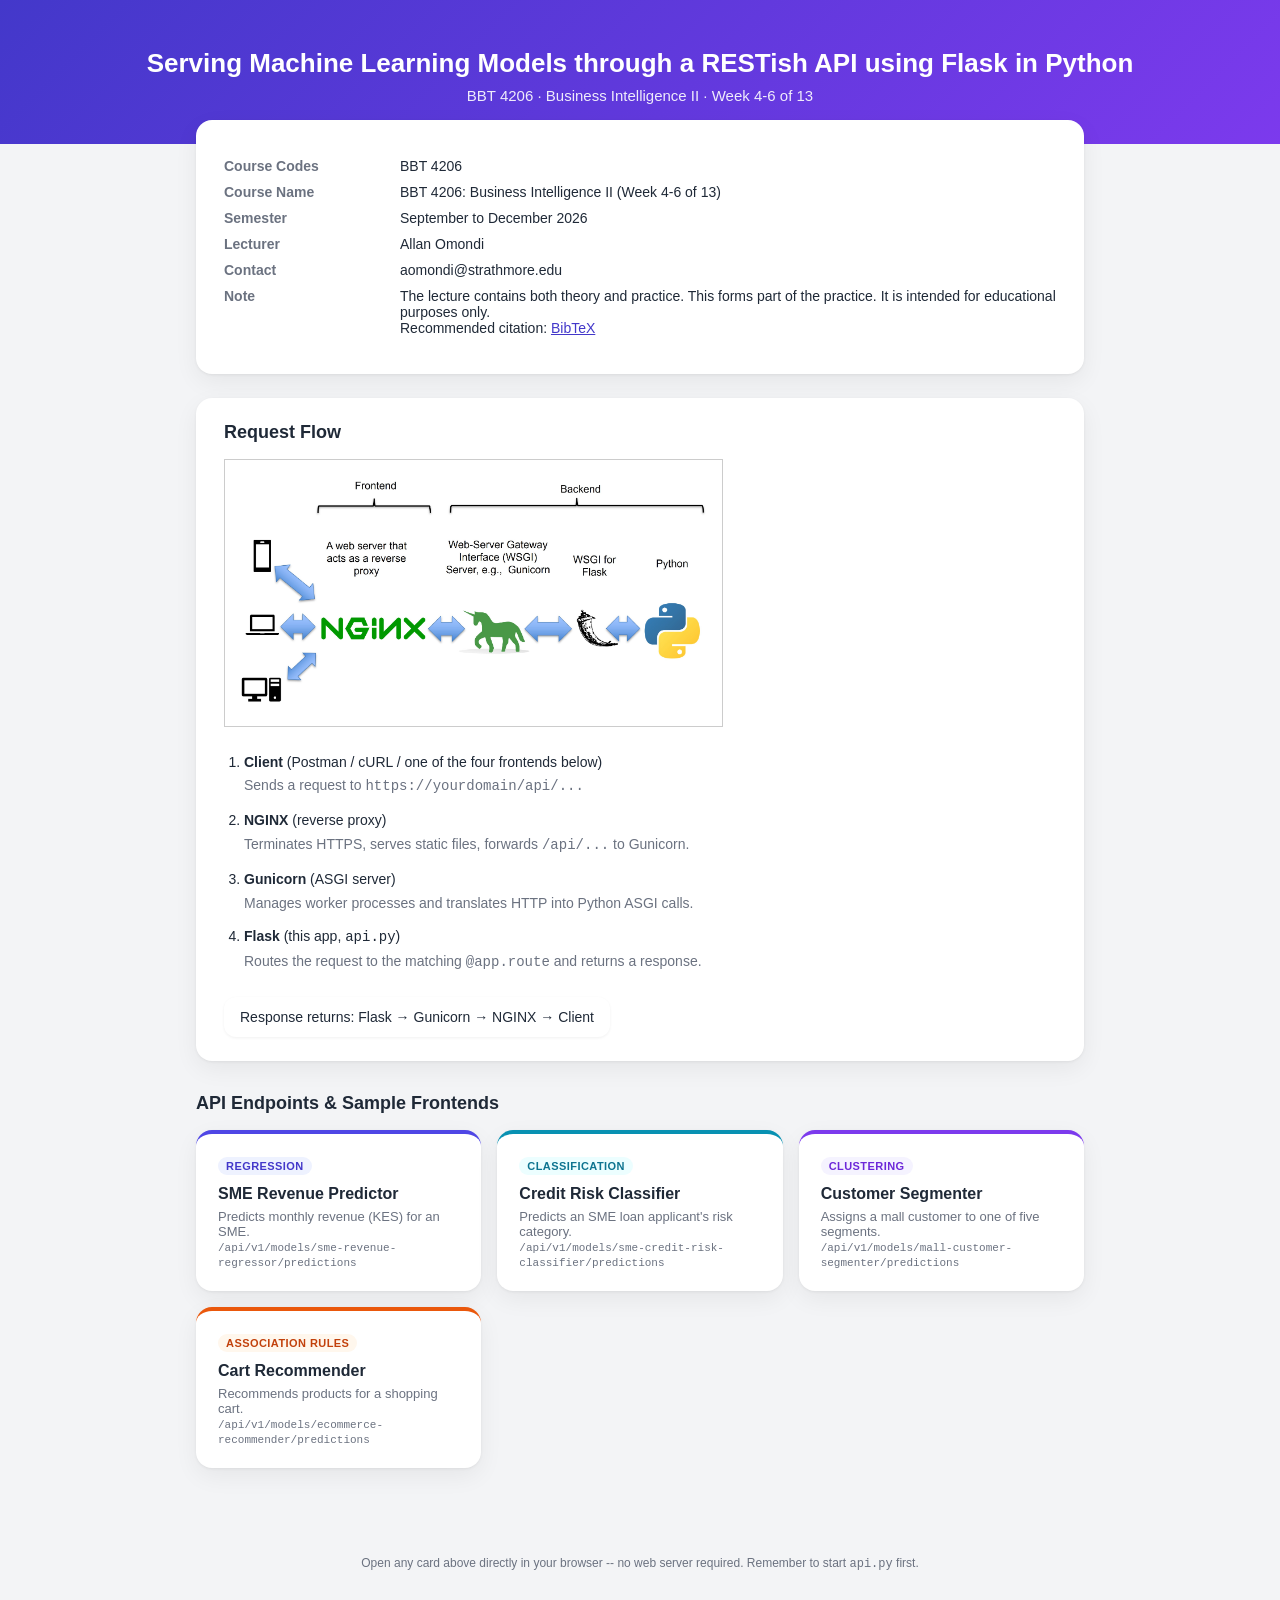
==== frontend/index.html @ 6d968651 "Initial commit" ====
<!DOCTYPE html>
<html lang="en">
<head>
<meta charset="UTF-8">
<meta name="viewport" content="width=device-width, initial-scale=1.0">
<title>Serving ML Models</title>
<style>
  :root {
    --bg: #f3f4f6;
    --card: #ffffff;
    --text: #1f2937;
    --muted: #6b7280;
    --border: #e5e7eb;
    --accent: #4338ca;
  }
  * { box-sizing: border-box; }
  body {
    margin: 0;
    font-family: -apple-system, BlinkMacSystemFont, "Segoe UI", Roboto, Arial, sans-serif;
    background: var(--bg);
    color: var(--text);
  }
  header {
    background: linear-gradient(135deg, #4338ca, #7c3aed);
    color: #fff;
    padding: 48px 16px 40px;
    text-align: center;
  }
  header h1 { margin: 0 0 8px; font-size: 26px; }
  header p { margin: 0; opacity: 0.9; font-size: 15px; }
  main { max-width: 920px; margin: -24px auto 64px; padding: 0 16px; }

  .info-card {
    background: var(--card);
    border-radius: 16px;
    box-shadow: 0 1px 3px rgba(0,0,0,0.06), 0 8px 24px rgba(0,0,0,0.06);
    padding: 24px 28px;
    margin-bottom: 24px;
  }
  .info-grid {
    display: grid;
    grid-template-columns: 160px 1fr;
    row-gap: 10px;
    column-gap: 16px;
    font-size: 14px;
  }
  .info-grid dt { font-weight: 600; color: var(--muted); }
  .info-grid dd { margin: 0; }
  .info-card a { color: var(--accent); }

  h2 { font-size: 18px; margin: 32px 0 16px; }

  .flow-steps { padding-left: 20px; font-size: 14px; line-height: 1.7; }
  .flow-steps li { margin-bottom: 10px; }
  .flow-arrow {
    background: var(--card);
    border-radius: 12px;
    padding: 12px 16px;
    font-size: 14px;
    display: inline-block;
    margin-top: 8px;
    box-shadow: 0 1px 3px rgba(0,0,0,0.06);
  }

  .endpoint-grid {
    display: grid;
    grid-template-columns: repeat(auto-fit, minmax(220px, 1fr));
    gap: 16px;
  }
  .endpoint-card {
    background: var(--card);
    border-radius: 16px;
    box-shadow: 0 1px 3px rgba(0,0,0,0.06), 0 8px 24px rgba(0,0,0,0.06);
    padding: 22px;
    text-decoration: none;
    color: var(--text);
    display: block;
    transition: transform 0.15s ease, box-shadow 0.15s ease;
    border-top: 4px solid var(--dot);
  }
  .endpoint-card:hover {
    transform: translateY(-3px);
    box-shadow: 0 4px 10px rgba(0,0,0,0.08), 0 12px 28px rgba(0,0,0,0.10);
  }
  .endpoint-card .tag {
    display: inline-block;
    font-size: 11px;
    font-weight: 700;
    letter-spacing: 0.04em;
    text-transform: uppercase;
    padding: 3px 8px;
    border-radius: 999px;
    margin-bottom: 10px;
  }
  .endpoint-card h3 { margin: 0 0 6px; font-size: 16px; }
  .endpoint-card p { margin: 0; font-size: 13px; color: var(--muted); }
  .endpoint-card code { font-size: 11px; color: var(--muted); }

  .c1 { --dot: #4f46e5; } .c1 .tag { background: #eef2ff; color: #4338ca; }
  .c2 { --dot: #0891b2; } .c2 .tag { background: #ecfeff; color: #0e7490; }
  .c3 { --dot: #7c3aed; } .c3 .tag { background: #f5f3ff; color: #6d28d9; }
  .c4 { --dot: #ea580c; } .c4 .tag { background: #fff7ed; color: #c2410c; }

  footer { text-align: center; font-size: 12px; color: var(--muted); padding: 24px 16px 48px; }
</style>
</head>
<body>

<header>
  <h1>Serving Machine Learning Models through a RESTish API using Flask in Python</h1>
  <p>BBT 4206 &middot; Business Intelligence II &middot; Week 4-6 of 13</p>
</header>

<main>
  <div class="info-card">
    <dl class="info-grid">
      <dt>Course Codes</dt><dd>BBT 4206</dd>
      <dt>Course Name</dt><dd>BBT 4206: Business Intelligence II (Week 4-6 of 13)</dd>
      <dt>Semester</dt><dd>September to December 2026</dd>
      <dt>Lecturer</dt><dd>Allan Omondi</dd>
      <dt>Contact</dt><dd>aomondi@strathmore.edu</dd>
      <dt>Note</dt>
      <dd>
        The lecture contains both theory and practice. This forms part of the practice.
        It is intended for educational purposes only.<br>
        Recommended citation:
        <a href="https://raw.githubusercontent.com/course-files/ServingMLModels/refs/heads/main/RecommendedCitation.bib" target="_blank">BibTeX</a>
      </dd>
    </dl>
  </div>

  <div class="info-card">
    <h2 style="margin-top:0;">Request Flow</h2>
    <img src="RequestFlow.jpg" alt="Request Flow Diagram" style="display:block; background:#fff; padding:16px; border:1px solid #ccc; max-width:60%; margin-bottom:24px;">
    <ol class="flow-steps">
      <li><strong>Client</strong> (Postman / cURL / one of the four frontends below)
        <div style="color:var(--muted);">Sends a request to <code>https://yourdomain/api/...</code></div>
      </li>
      <li><strong>NGINX</strong> (reverse proxy)
        <div style="color:var(--muted);">Terminates HTTPS, serves static files, forwards <code>/api/...</code> to Gunicorn.</div>
      </li>
      <li><strong>Gunicorn</strong> (ASGI server)
        <div style="color:var(--muted);">Manages worker processes and translates HTTP into Python ASGI calls.</div>
      </li>
      <li><strong>Flask</strong> (this app, <code>api.py</code>)
        <div style="color:var(--muted);">Routes the request to the matching <code>@app.route</code> and returns a response.</div>
      </li>
    </ol>
    <span class="flow-arrow">Response returns: Flask &rarr; Gunicorn &rarr; NGINX &rarr; Client</span>
  </div>

  <h2>API Endpoints &amp; Sample Frontends</h2>
  <div class="endpoint-grid">
    <a class="endpoint-card c1" href="sme_revenue_regressor.html">
      <span class="tag">Regression</span>
      <h3>SME Revenue Predictor</h3>
      <p>Predicts monthly revenue (KES) for an SME.</p>
      <p><code>/api/v1/models/sme-revenue-regressor/predictions</code></p>
    </a>
    <a class="endpoint-card c2" href="sme_credit_risk_classifier.html">
      <span class="tag">Classification</span>
      <h3>Credit Risk Classifier</h3>
      <p>Predicts an SME loan applicant's risk category.</p>
      <p><code>/api/v1/models/sme-credit-risk-classifier/predictions</code></p>
    </a>
    <a class="endpoint-card c3" href="mall_customer_segmenter.html">
      <span class="tag">Clustering</span>
      <h3>Customer Segmenter</h3>
      <p>Assigns a mall customer to one of five segments.</p>
      <p><code>/api/v1/models/mall-customer-segmenter/predictions</code></p>
    </a>
    <a class="endpoint-card c4" href="ecommerce_recommender.html">
      <span class="tag">Association Rules</span>
      <h3>Cart Recommender</h3>
      <p>Recommends products for a shopping cart.</p>
      <p><code>/api/v1/models/ecommerce-recommender/predictions</code></p>
    </a>
  </div>
</main>

<footer>Open any card above directly in your browser -- no web server required. Remember to start <code>api.py</code> first.</footer>

</body>
</html>
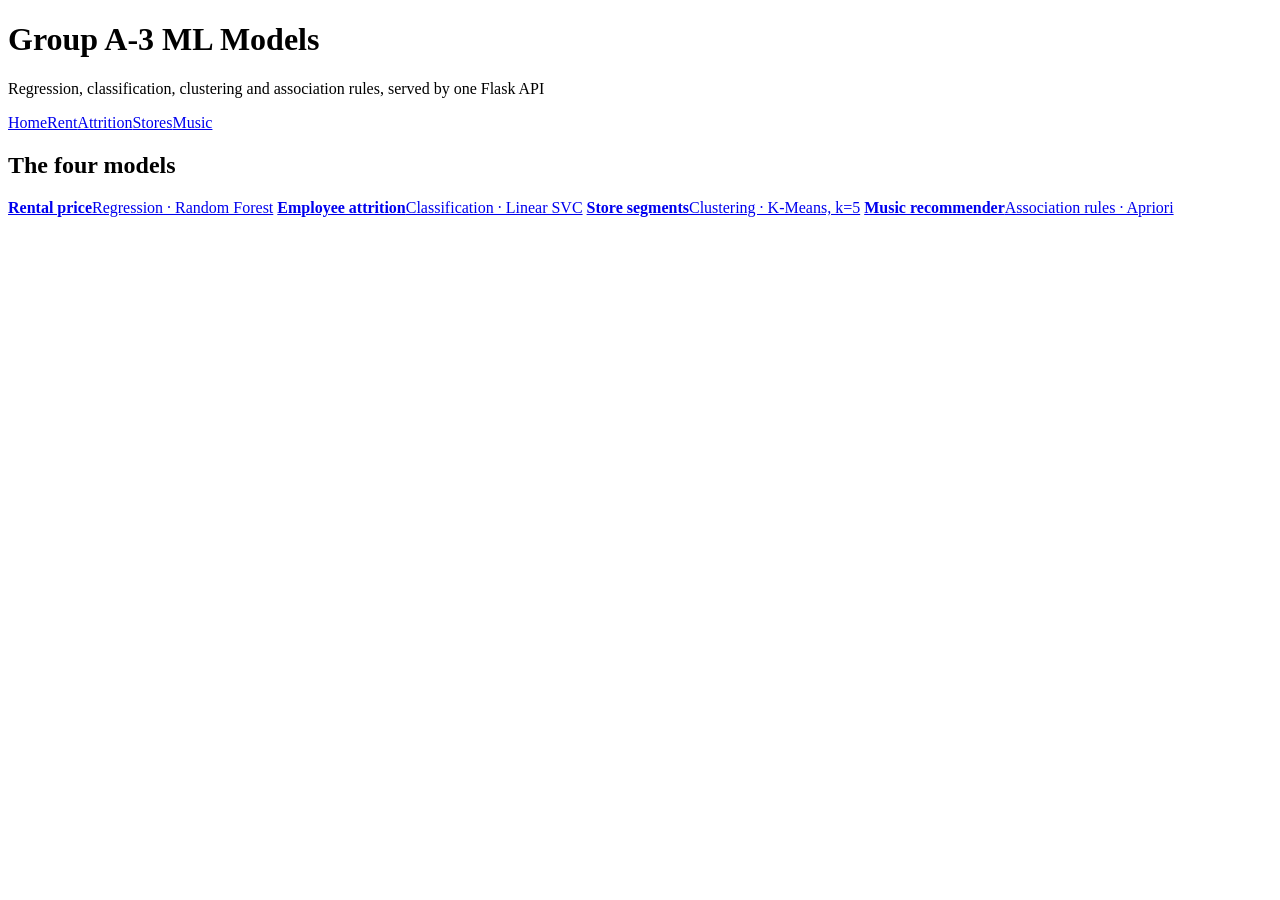
==== commit 157b113f: "refactored original frontend to classfrontend-m Created a frontend directory and added index and app" ====
--- a/frontend/index.html
+++ b/frontend/index.html
@@ -1,184 +1,29 @@
 <!DOCTYPE html>
+
 <html lang="en">
 <head>
 <meta charset="UTF-8">
 <meta name="viewport" content="width=device-width, initial-scale=1.0">
-<title>Serving ML Models</title>
-<style>
-  :root {
-    --bg: #f3f4f6;
-    --card: #ffffff;
-    --text: #1f2937;
-    --muted: #6b7280;
-    --border: #e5e7eb;
-    --accent: #4338ca;
-  }
-  * { box-sizing: border-box; }
-  body {
-    margin: 0;
-    font-family: -apple-system, BlinkMacSystemFont, "Segoe UI", Roboto, Arial, sans-serif;
-    background: var(--bg);
-    color: var(--text);
-  }
-  header {
-    background: linear-gradient(135deg, #4338ca, #7c3aed);
-    color: #fff;
-    padding: 48px 16px 40px;
-    text-align: center;
-  }
-  header h1 { margin: 0 0 8px; font-size: 26px; }
-  header p { margin: 0; opacity: 0.9; font-size: 15px; }
-  main { max-width: 920px; margin: -24px auto 64px; padding: 0 16px; }
-
-  .info-card {
-    background: var(--card);
-    border-radius: 16px;
-    box-shadow: 0 1px 3px rgba(0,0,0,0.06), 0 8px 24px rgba(0,0,0,0.06);
-    padding: 24px 28px;
-    margin-bottom: 24px;
-  }
-  .info-grid {
-    display: grid;
-    grid-template-columns: 160px 1fr;
-    row-gap: 10px;
-    column-gap: 16px;
-    font-size: 14px;
-  }
-  .info-grid dt { font-weight: 600; color: var(--muted); }
-  .info-grid dd { margin: 0; }
-  .info-card a { color: var(--accent); }
-
-  h2 { font-size: 18px; margin: 32px 0 16px; }
-
-  .flow-steps { padding-left: 20px; font-size: 14px; line-height: 1.7; }
-  .flow-steps li { margin-bottom: 10px; }
-  .flow-arrow {
-    background: var(--card);
-    border-radius: 12px;
-    padding: 12px 16px;
-    font-size: 14px;
-    display: inline-block;
-    margin-top: 8px;
-    box-shadow: 0 1px 3px rgba(0,0,0,0.06);
-  }
-
-  .endpoint-grid {
-    display: grid;
-    grid-template-columns: repeat(auto-fit, minmax(220px, 1fr));
-    gap: 16px;
-  }
-  .endpoint-card {
-    background: var(--card);
-    border-radius: 16px;
-    box-shadow: 0 1px 3px rgba(0,0,0,0.06), 0 8px 24px rgba(0,0,0,0.06);
-    padding: 22px;
-    text-decoration: none;
-    color: var(--text);
-    display: block;
-    transition: transform 0.15s ease, box-shadow 0.15s ease;
-    border-top: 4px solid var(--dot);
-  }
-  .endpoint-card:hover {
-    transform: translateY(-3px);
-    box-shadow: 0 4px 10px rgba(0,0,0,0.08), 0 12px 28px rgba(0,0,0,0.10);
-  }
-  .endpoint-card .tag {
-    display: inline-block;
-    font-size: 11px;
-    font-weight: 700;
-    letter-spacing: 0.04em;
-    text-transform: uppercase;
-    padding: 3px 8px;
-    border-radius: 999px;
-    margin-bottom: 10px;
-  }
-  .endpoint-card h3 { margin: 0 0 6px; font-size: 16px; }
-  .endpoint-card p { margin: 0; font-size: 13px; color: var(--muted); }
-  .endpoint-card code { font-size: 11px; color: var(--muted); }
-
-  .c1 { --dot: #4f46e5; } .c1 .tag { background: #eef2ff; color: #4338ca; }
-  .c2 { --dot: #0891b2; } .c2 .tag { background: #ecfeff; color: #0e7490; }
-  .c3 { --dot: #7c3aed; } .c3 .tag { background: #f5f3ff; color: #6d28d9; }
-  .c4 { --dot: #ea580c; } .c4 .tag { background: #fff7ed; color: #c2410c; }
-
-  footer { text-align: center; font-size: 12px; color: var(--muted); padding: 24px 16px 48px; }
-</style>
+<title>Group A-3 ML Models | Group A-3 ML</title>
+<link rel="stylesheet" href="style.css">
 </head>
 <body>
-
 <header>
-  <h1>Serving Machine Learning Models through a RESTish API using Flask in Python</h1>
-  <p>BBT 4206 &middot; Business Intelligence II &middot; Week 4-6 of 13</p>
+<h1>Group A-3 ML Models</h1>
+<p>Regression, classification, clustering and association rules, served by one Flask API</p>
+<nav><a href="index.html" class="active">Home</a><a href="rental.html">Rent</a><a href="attrition.html">Attrition</a><a href="stores.html">Stores</a><a href="music.html">Music</a></nav>
 </header>
-
 <main>
-  <div class="info-card">
-    <dl class="info-grid">
-      <dt>Course Codes</dt><dd>BBT 4206</dd>
-      <dt>Course Name</dt><dd>BBT 4206: Business Intelligence II (Week 4-6 of 13)</dd>
-      <dt>Semester</dt><dd>September to December 2026</dd>
-      <dt>Lecturer</dt><dd>Allan Omondi</dd>
-      <dt>Contact</dt><dd>aomondi@strathmore.edu</dd>
-      <dt>Note</dt>
-      <dd>
-        The lecture contains both theory and practice. This forms part of the practice.
-        It is intended for educational purposes only.<br>
-        Recommended citation:
-        <a href="https://raw.githubusercontent.com/course-files/ServingMLModels/refs/heads/main/RecommendedCitation.bib" target="_blank">BibTeX</a>
-      </dd>
-    </dl>
-  </div>
-
-  <div class="info-card">
-    <h2 style="margin-top:0;">Request Flow</h2>
-    <img src="RequestFlow.jpg" alt="Request Flow Diagram" style="display:block; background:#fff; padding:16px; border:1px solid #ccc; max-width:60%; margin-bottom:24px;">
-    <ol class="flow-steps">
-      <li><strong>Client</strong> (Postman / cURL / one of the four frontends below)
-        <div style="color:var(--muted);">Sends a request to <code>https://yourdomain/api/...</code></div>
-      </li>
-      <li><strong>NGINX</strong> (reverse proxy)
-        <div style="color:var(--muted);">Terminates HTTPS, serves static files, forwards <code>/api/...</code> to Gunicorn.</div>
-      </li>
-      <li><strong>Gunicorn</strong> (ASGI server)
-        <div style="color:var(--muted);">Manages worker processes and translates HTTP into Python ASGI calls.</div>
-      </li>
-      <li><strong>Flask</strong> (this app, <code>api.py</code>)
-        <div style="color:var(--muted);">Routes the request to the matching <code>@app.route</code> and returns a response.</div>
-      </li>
-    </ol>
-    <span class="flow-arrow">Response returns: Flask &rarr; Gunicorn &rarr; NGINX &rarr; Client</span>
-  </div>
-
-  <h2>API Endpoints &amp; Sample Frontends</h2>
-  <div class="endpoint-grid">
-    <a class="endpoint-card c1" href="sme_revenue_regressor.html">
-      <span class="tag">Regression</span>
-      <h3>SME Revenue Predictor</h3>
-      <p>Predicts monthly revenue (KES) for an SME.</p>
-      <p><code>/api/v1/models/sme-revenue-regressor/predictions</code></p>
-    </a>
-    <a class="endpoint-card c2" href="sme_credit_risk_classifier.html">
-      <span class="tag">Classification</span>
-      <h3>Credit Risk Classifier</h3>
-      <p>Predicts an SME loan applicant's risk category.</p>
-      <p><code>/api/v1/models/sme-credit-risk-classifier/predictions</code></p>
-    </a>
-    <a class="endpoint-card c3" href="mall_customer_segmenter.html">
-      <span class="tag">Clustering</span>
-      <h3>Customer Segmenter</h3>
-      <p>Assigns a mall customer to one of five segments.</p>
-      <p><code>/api/v1/models/mall-customer-segmenter/predictions</code></p>
-    </a>
-    <a class="endpoint-card c4" href="ecommerce_recommender.html">
-      <span class="tag">Association Rules</span>
-      <h3>Cart Recommender</h3>
-      <p>Recommends products for a shopping cart.</p>
-      <p><code>/api/v1/models/ecommerce-recommender/predictions</code></p>
-    </a>
-  </div>
+<div class="card">
+<h2>The four models</h2>
+<div class="grid" style="margin-top:12px">
+<a class="tile" href="rental.html"><b>Rental price</b><span class="muted">Regression &middot; Random Forest</span></a>
+<a class="tile" href="attrition.html"><b>Employee attrition</b><span class="muted">Classification &middot; Linear SVC</span></a>
+<a class="tile" href="stores.html"><b>Store segments</b><span class="muted">Clustering &middot; K-Means, k=5</span></a>
+<a class="tile" href="music.html"><b>Music recommender</b><span class="muted">Association rules &middot; Apriori</span></a>
+</div>
+</div>
 </main>
-
-<footer>Open any card above directly in your browser -- no web server required. Remember to start <code>api.py</code> first.</footer>
-
+<script src="app.js"></script>
 </body>
-</html>
+</html>
